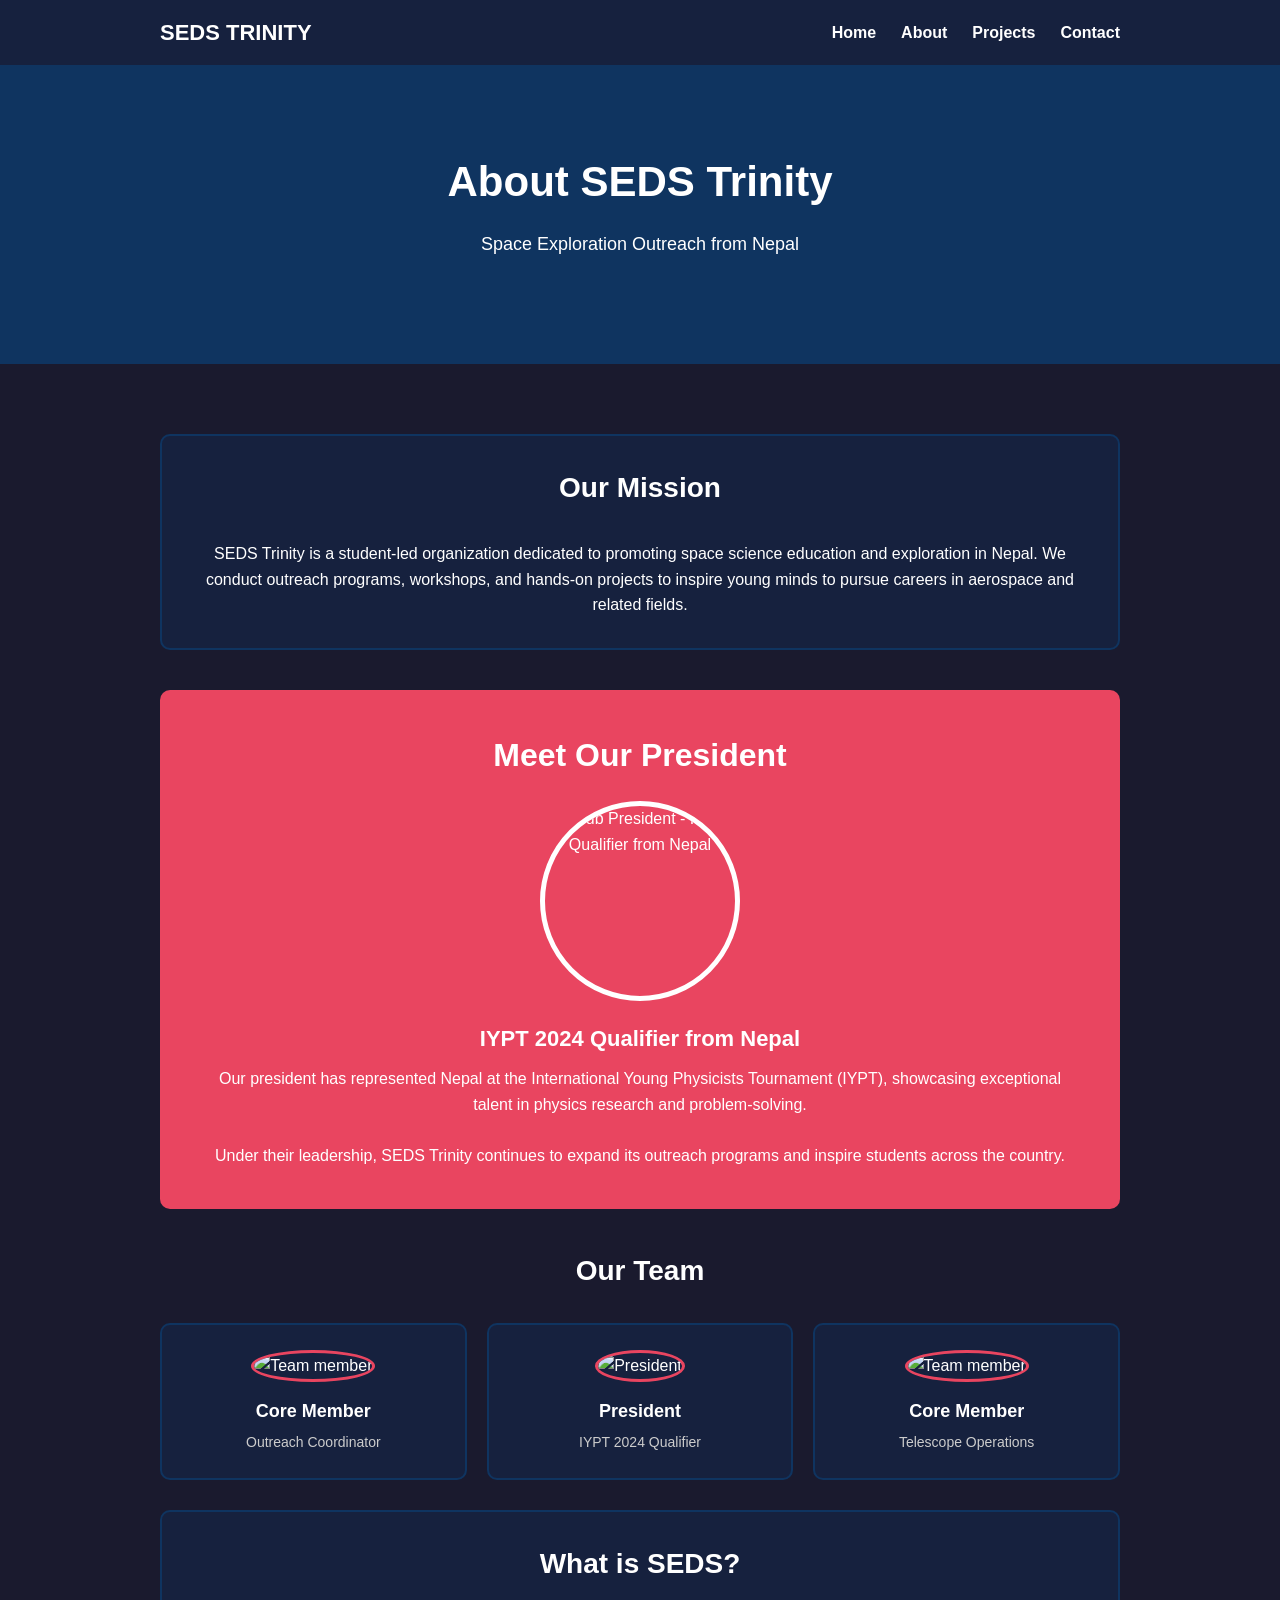
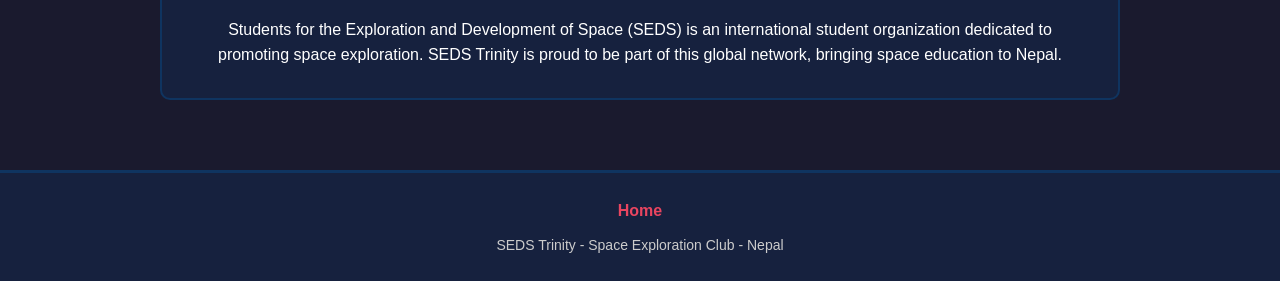
==== about.html @ de7b5e02 "Add files via upload" ====
<!DOCTYPE html>
<html lang="en">
<head>
    <meta charset="UTF-8">
    <meta name="viewport" content="width=device-width, initial-scale=1.0">
    <title>About - SEDS Trinity</title>
    <link rel="stylesheet" href="style.css">
</head>
<body>
    <header>
        <nav>
            <div class="logo">SEDS TRINITY</div>
            <ul class="nav-links">
                <li><a href="index.html">Home</a></li>
                <li><a href="about.html">About</a></li>
                <li><a href="projects.html">Projects</a></li>
                <li><a href="contact.html">Contact</a></li>
            </ul>
        </nav>
    </header>

    <section class="hero">
        <h1>About SEDS Trinity</h1>
        <p>Space Exploration Outreach from Nepal</p>
    </section>

    <div class="content">
        <section class="mission">
            <h2 class="section-title">Our Mission</h2>
            <p>SEDS Trinity is a student-led organization dedicated to promoting space science education and exploration in Nepal. We conduct outreach programs, workshops, and hands-on projects to inspire young minds to pursue careers in aerospace and related fields.</p>
        </section>

        <section class="iypt-section">
            <h2>Meet Our President</h2>
            <img src="images/president.jpg" alt="Club President - IYPT Qualifier from Nepal">
            <h3>IYPT 2024 Qualifier from Nepal</h3>
            <p>Our president has represented Nepal at the International Young Physicists Tournament (IYPT), showcasing exceptional talent in physics research and problem-solving.<br><br>
            Under their leadership, SEDS Trinity continues to expand its outreach programs and inspire students across the country.</p>
        </section>

        <h2 class="section-title">Our Team</h2>
        <div class="team-grid">
            <div class="team-member">
                <img src="https://hebbkx1anhila5yf.public.blob.vercel-storage.com/IMG-20251122-WA0092-ko03LEXkiwzBO1Oxxq0kTIx6eD1PuZ.jpg" alt="Team member">
                <h3>Core Member</h3>
                <p>Outreach Coordinator</p>
            </div>
            <div class="team-member">
                <img src="images/president.jpg" alt="President">
                <h3>President</h3>
                <p>IYPT 2024 Qualifier</p>
            </div>
            <div class="team-member">
                <img src="https://hebbkx1anhila5yf.public.blob.vercel-storage.com/IMG-20251122-WA0068-kSY1PytpeneygUEdKuxrePvbYnGoRH.jpg" alt="Team member">
                <h3>Core Member</h3>
                <p>Telescope Operations</p>
            </div>
        </div>

        <section class="mission">
            <h2 class="section-title">What is SEDS?</h2>
            <p>Students for the Exploration and Development of Space (SEDS) is an international student organization dedicated to promoting space exploration. SEDS Trinity is proud to be part of this global network, bringing space education to Nepal.</p>
        </section>
    </div>

    <footer>
        <a href="index.html" class="back-to-top">Home</a>
        <p class="copyright">SEDS Trinity - Space Exploration Club - Nepal</p>
    </footer>
</body>
</html>
---- style.css ----
/* Basic Reset */
* {
    margin: 0;
    padding: 0;
    box-sizing: border-box;
}

/* Body Styles */
body {
    font-family: Arial, sans-serif;
    line-height: 1.6;
    color: white;
    background-color: #1a1a2e;
}

/* Header */
header {
    background-color: #16213e;
    padding: 15px 0;
    border-bottom: 3px solid #0f3460;
}

nav {
    max-width: 1000px;
    margin: 0 auto;
    padding: 0 20px;
    display: flex;
    justify-content: space-between;
    align-items: center;
}

.logo {
    font-size: 22px;
    font-weight: bold;
    color: white;
}

.nav-links {
    list-style: none;
    display: flex;
    gap: 25px;
}

.nav-links a {
    color: white;
    text-decoration: none;
    font-weight: bold;
}

.nav-links a:hover {
    color: #e94560;
    text-decoration: underline;
}

/* Hero Section */
.hero {
    background-color: #0f3460;
    padding: 80px 20px;
    text-align: center;
}

.hero h1 {
    font-size: 42px;
    margin-bottom: 15px;
}

.hero p {
    font-size: 18px;
    margin-bottom: 25px;
}

.cta-button {
    background-color: #e94560;
    color: white;
    padding: 12px 30px;
    text-decoration: none;
    border-radius: 5px;
    font-weight: bold;
}

.cta-button:hover {
    background-color: #c73e54;
}

/* Content Area */
.content {
    max-width: 1000px;
    margin: 0 auto;
    padding: 40px 20px;
}

/* Mission Section */
.mission {
    background-color: #16213e;
    padding: 30px;
    text-align: center;
    margin: 30px 0;
    border-radius: 10px;
    border: 2px solid #0f3460;
}

/* Section Titles */
.section-title {
    font-size: 28px;
    text-align: center;
    margin-bottom: 30px;
    color: white;
}

/* Projects Grid */
.projects-grid {
    display: grid;
    grid-template-columns: repeat(3, 1fr);
    gap: 20px;
}

.project-card {
    background-color: #16213e;
    border: 2px solid #0f3460;
    padding: 20px;
    border-radius: 10px;
    text-align: center;
}

.project-card:hover {
    border-color: #e94560;
}

.project-card img {
    width: 100%;
    height: 200px;
    object-fit: cover;
    border-radius: 5px;
    margin-bottom: 15px;
}

.project-card h3 {
    font-size: 18px;
    margin-bottom: 10px;
    color: #e94560;
}

.project-card p {
    font-size: 14px;
    color: #ccc;
}

/* Team Grid */
.team-grid {
    display: grid;
    grid-template-columns: repeat(3, 1fr);
    gap: 20px;
}

.team-member {
    text-align: center;
    padding: 25px;
    background-color: #16213e;
    border: 2px solid #0f3460;
    border-radius: 10px;
}

.team-member:hover {
    border-color: #e94560;
}

.team-member img {
    width: 120px;
    height: 120px;
    border-radius: 50%;
    object-fit: cover;
    margin-bottom: 15px;
    border: 3px solid #e94560;
}

.team-member h3 {
    font-size: 18px;
    margin-bottom: 5px;
}

.team-member p {
    font-size: 14px;
    color: #ccc;
}

/* Contact Form */
.contact-form {
    max-width: 500px;
    margin: 0 auto;
}

.form-group {
    margin-bottom: 20px;
}

.form-group label {
    display: block;
    margin-bottom: 8px;
    font-weight: bold;
}

.form-group input,
.form-group textarea {
    width: 100%;
    padding: 12px;
    background-color: #16213e;
    border: 2px solid #0f3460;
    border-radius: 5px;
    color: white;
    font-size: 16px;
}

.form-group input:focus,
.form-group textarea:focus {
    outline: none;
    border-color: #e94560;
}

.form-group textarea {
    height: 120px;
}

.submit-btn {
    width: 100%;
    background-color: #e94560;
    color: white;
    padding: 15px;
    border: none;
    border-radius: 5px;
    font-size: 16px;
    font-weight: bold;
    cursor: pointer;
}

.submit-btn:hover {
    background-color: #c73e54;
}

/* IYPT Highlight Section */
.iypt-section {
    background-color: #e94560;
    padding: 40px;
    margin: 40px 0;
    text-align: center;
    border-radius: 10px;
}

.iypt-section h2 {
    font-size: 32px;
    margin-bottom: 20px;
    color: white;
}

.iypt-section img {
    width: 200px;
    height: 200px;
    border-radius: 50%;
    border: 5px solid white;
    margin: 20px auto;
    display: block;
    object-fit: cover;
}

.iypt-section h3 {
    font-size: 22px;
    margin-bottom: 10px;
    color: white;
}

.iypt-section p {
    font-size: 16px;
    color: white;
}

/* Footer */
footer {
    background-color: #16213e;
    border-top: 3px solid #0f3460;
    padding: 25px;
    text-align: center;
}

.back-to-top {
    color: #e94560;
    text-decoration: none;
    font-weight: bold;
    display: block;
    margin-bottom: 10px;
}

.back-to-top:hover {
    text-decoration: underline;
}

.copyright {
    color: #ccc;
    font-size: 14px;
}

/* Responsive - for smaller screens */
@media (max-width: 768px) {
    .nav-links {
        gap: 15px;
    }
    
    .projects-grid,
    .team-grid {
        grid-template-columns: 1fr;
    }
    
    .hero h1 {
        font-size: 28px;
    }
    
    .iypt-section {
        padding: 25px;
    }
    
    .iypt-section img {
        width: 150px;
        height: 150px;
    }
}
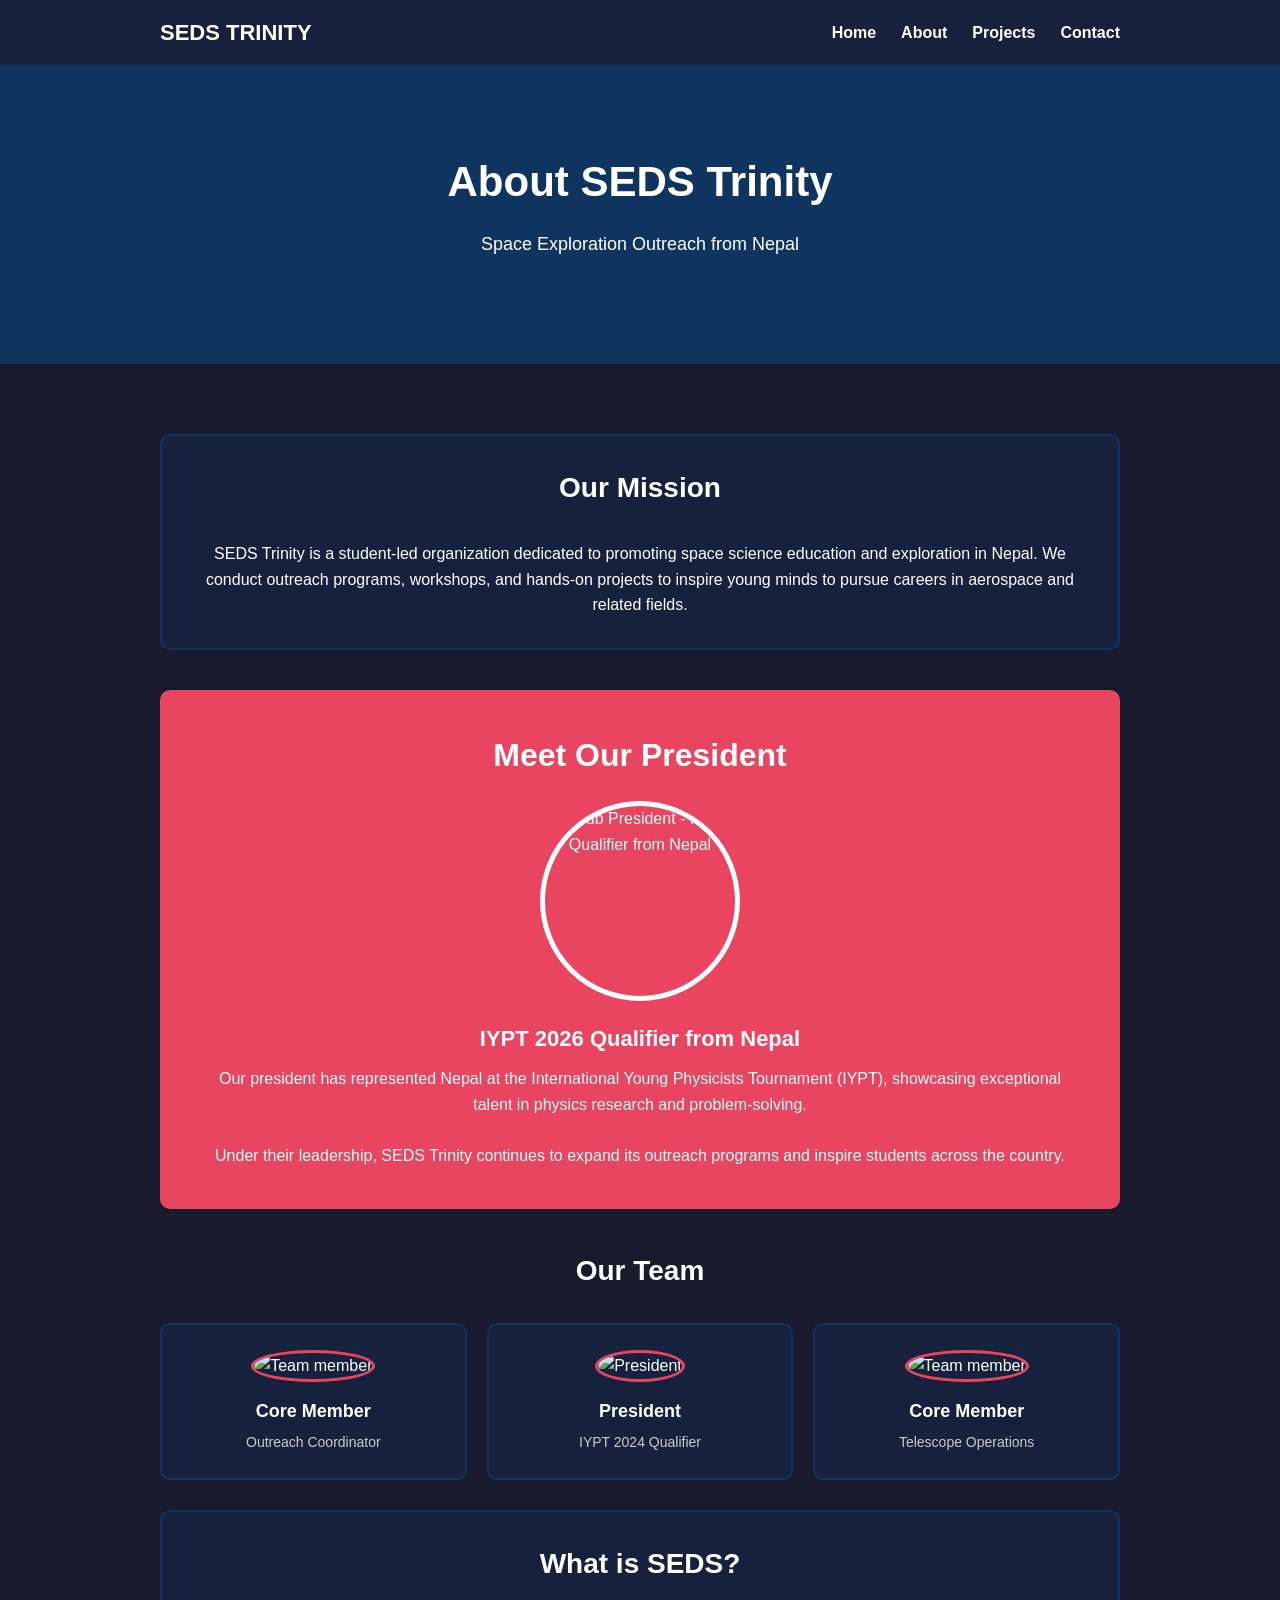
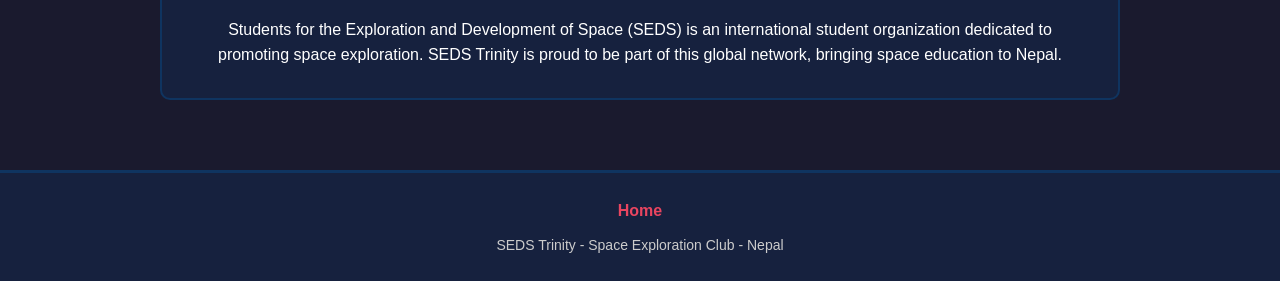
==== commit 2019cf96: "Add files via upload" ====
--- a/about.html
+++ b/about.html
@@ -33,7 +33,7 @@
         <section class="iypt-section">
             <h2>Meet Our President</h2>
             <img src="images/president.jpg" alt="Club President - IYPT Qualifier from Nepal">
-            <h3>IYPT 2024 Qualifier from Nepal</h3>
+            <h3>IYPT 2026 Qualifier from Nepal</h3>
             <p>Our president has represented Nepal at the International Young Physicists Tournament (IYPT), showcasing exceptional talent in physics research and problem-solving.<br><br>
             Under their leadership, SEDS Trinity continues to expand its outreach programs and inspire students across the country.</p>
         </section>
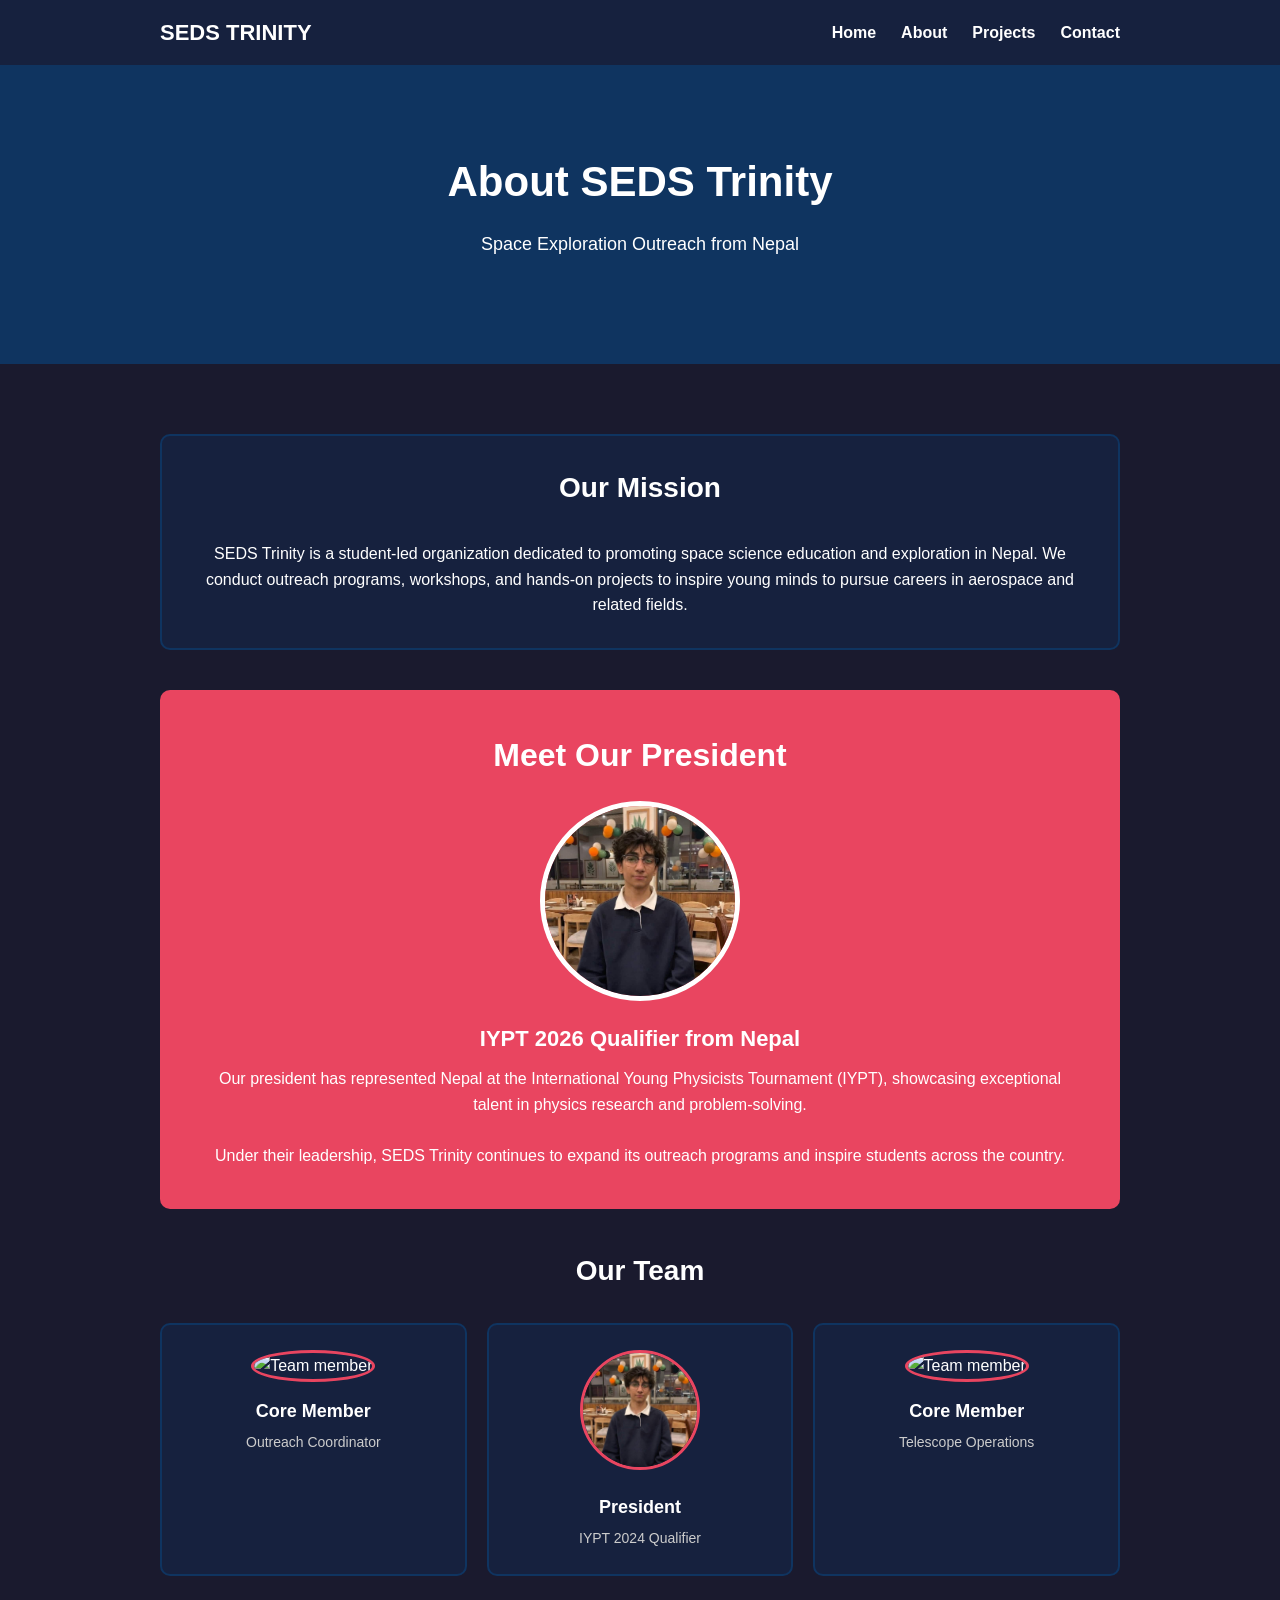
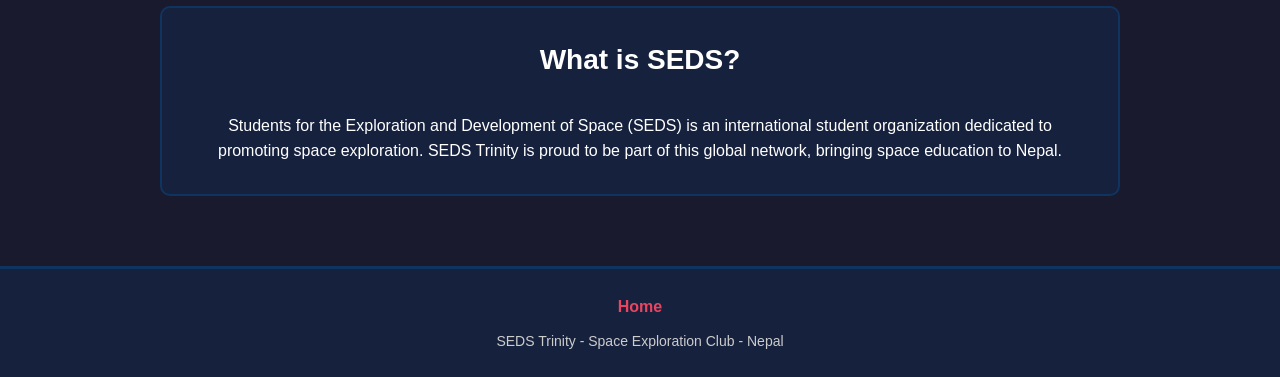
==== commit 7eeb7ec7: "Update team member images in about.html" ====
--- a/about.html
+++ b/about.html
@@ -32,7 +32,7 @@
 
         <section class="iypt-section">
             <h2>Meet Our President</h2>
-            <img src="images/president.jpg" alt="Club President - IYPT Qualifier from Nepal">
+            <img src="IMG_20260417_201648_630.jpg" alt="Club President - IYPT Qualifier from Nepal">
             <h3>IYPT 2026 Qualifier from Nepal</h3>
             <p>Our president has represented Nepal at the International Young Physicists Tournament (IYPT), showcasing exceptional talent in physics research and problem-solving.<br><br>
             Under their leadership, SEDS Trinity continues to expand its outreach programs and inspire students across the country.</p>
@@ -41,17 +41,17 @@
         <h2 class="section-title">Our Team</h2>
         <div class="team-grid">
             <div class="team-member">
-                <img src="https://hebbkx1anhila5yf.public.blob.vercel-storage.com/IMG-20251122-WA0092-ko03LEXkiwzBO1Oxxq0kTIx6eD1PuZ.jpg" alt="Team member">
+                <img src="IMG_20251122_143854.jpg" alt="Team member">
                 <h3>Core Member</h3>
                 <p>Outreach Coordinator</p>
             </div>
             <div class="team-member">
-                <img src="images/president.jpg" alt="President">
+                <img src="IMG_20260417_201648_630.jpg" alt="President">
                 <h3>President</h3>
                 <p>IYPT 2024 Qualifier</p>
             </div>
             <div class="team-member">
-                <img src="https://hebbkx1anhila5yf.public.blob.vercel-storage.com/IMG-20251122-WA0068-kSY1PytpeneygUEdKuxrePvbYnGoRH.jpg" alt="Team member">
+                <img src="IMG_20251122_143857.jpg" alt="Team member">
                 <h3>Core Member</h3>
                 <p>Telescope Operations</p>
             </div>
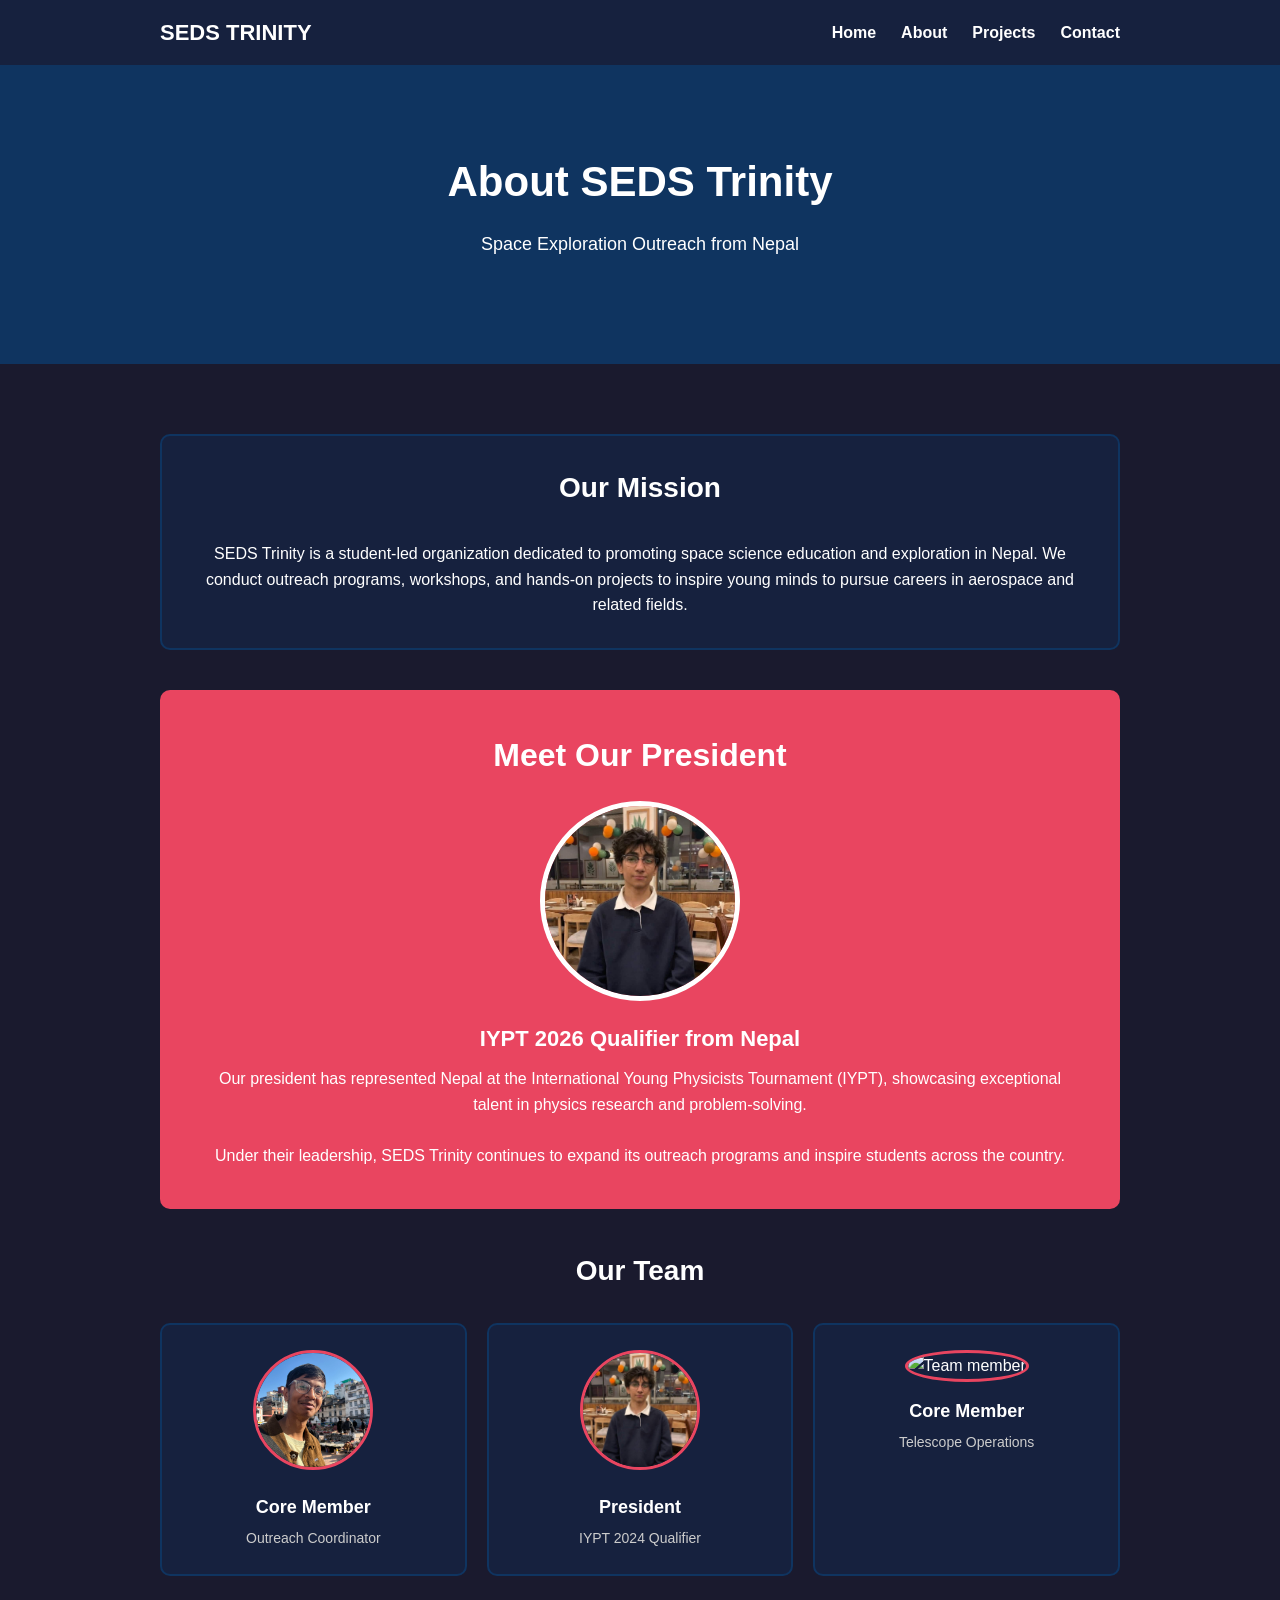
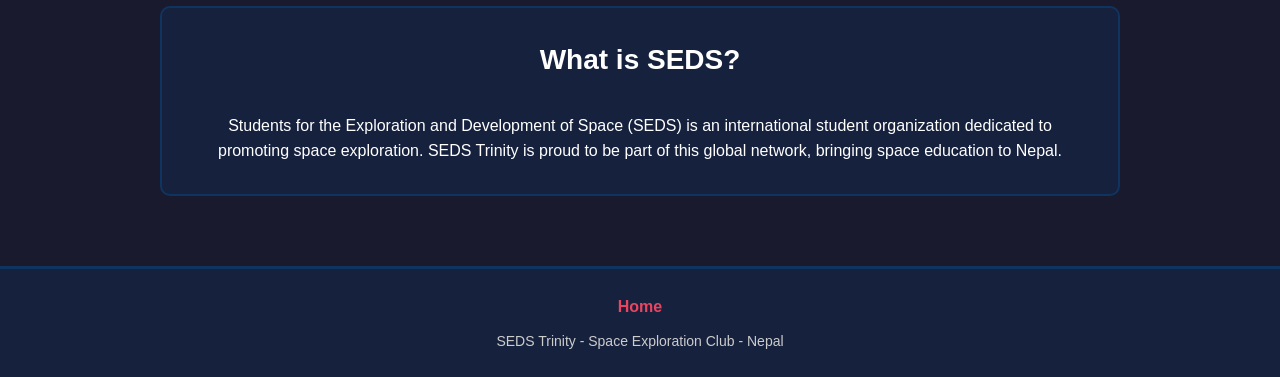
==== commit d512590d: "Update about.html" ====
--- a/about.html
+++ b/about.html
@@ -41,7 +41,7 @@
         <h2 class="section-title">Our Team</h2>
         <div class="team-grid">
             <div class="team-member">
-                <img src="IMG_20251122_143854.jpg" alt="Team member">
+                <img src="IMG-20251122-WA0068.jpg" alt="Team member">
                 <h3>Core Member</h3>
                 <p>Outreach Coordinator</p>
             </div>
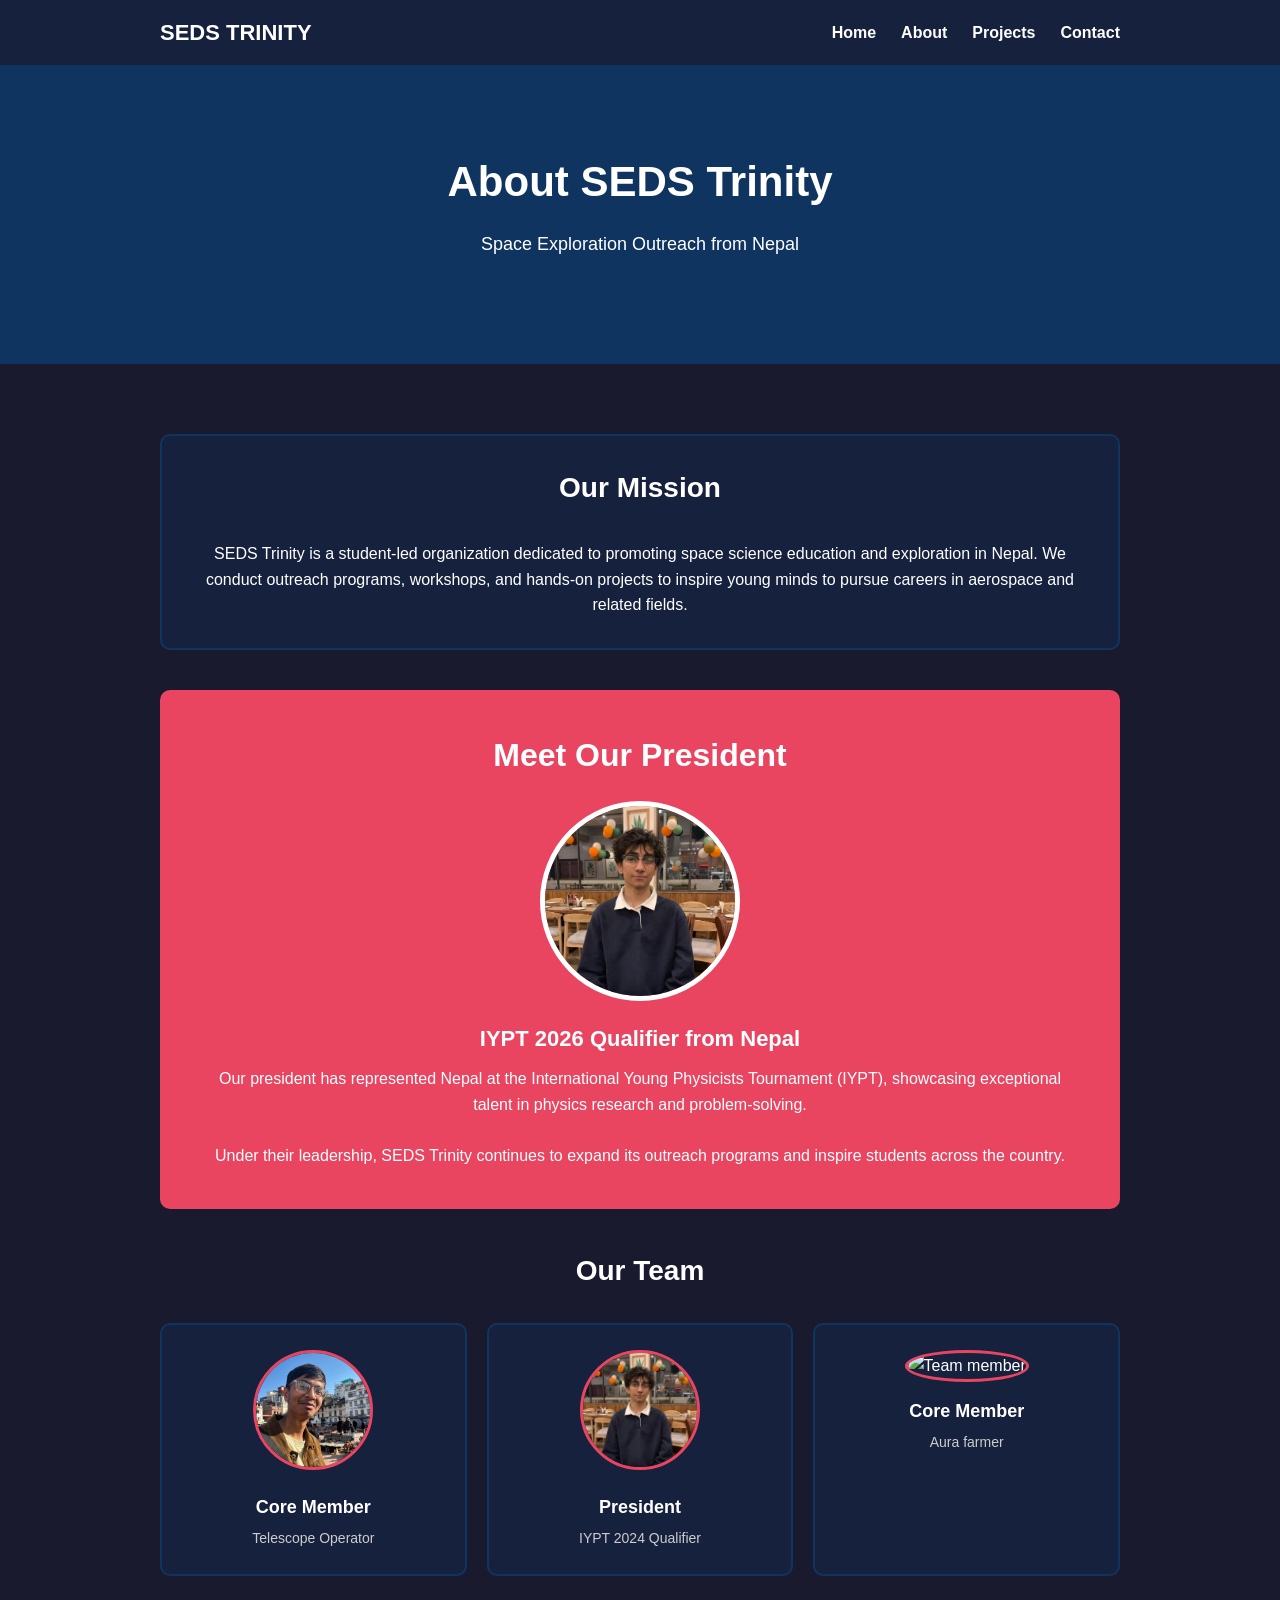
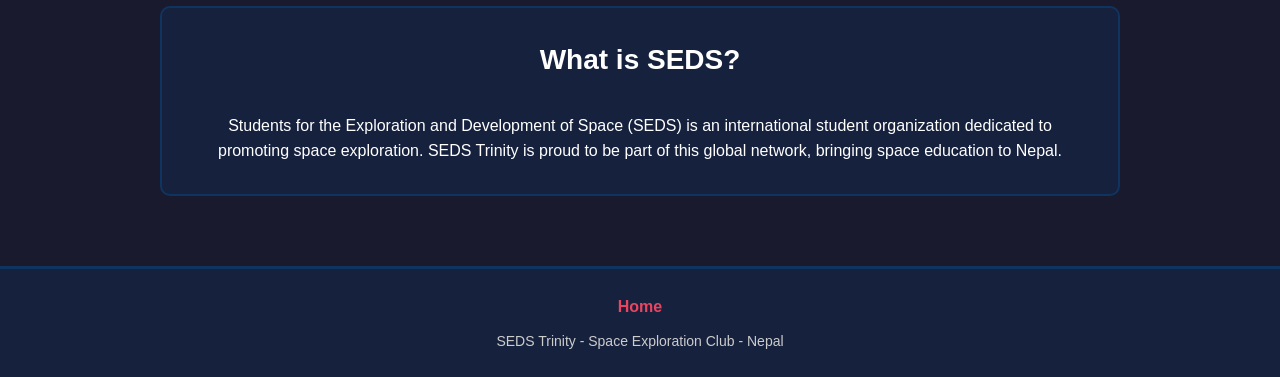
==== commit 5c340cea: "Update team member roles in about.html" ====
--- a/about.html
+++ b/about.html
@@ -43,7 +43,7 @@
             <div class="team-member">
                 <img src="IMG-20251122-WA0068.jpg" alt="Team member">
                 <h3>Core Member</h3>
-                <p>Outreach Coordinator</p>
+                <p>Telescope Operator</p>
             </div>
             <div class="team-member">
                 <img src="IMG_20260417_201648_630.jpg" alt="President">
@@ -53,7 +53,7 @@
             <div class="team-member">
                 <img src="IMG_20251122_143857.jpg" alt="Team member">
                 <h3>Core Member</h3>
-                <p>Telescope Operations</p>
+                <p>Aura farmer</p>
             </div>
         </div>
 
